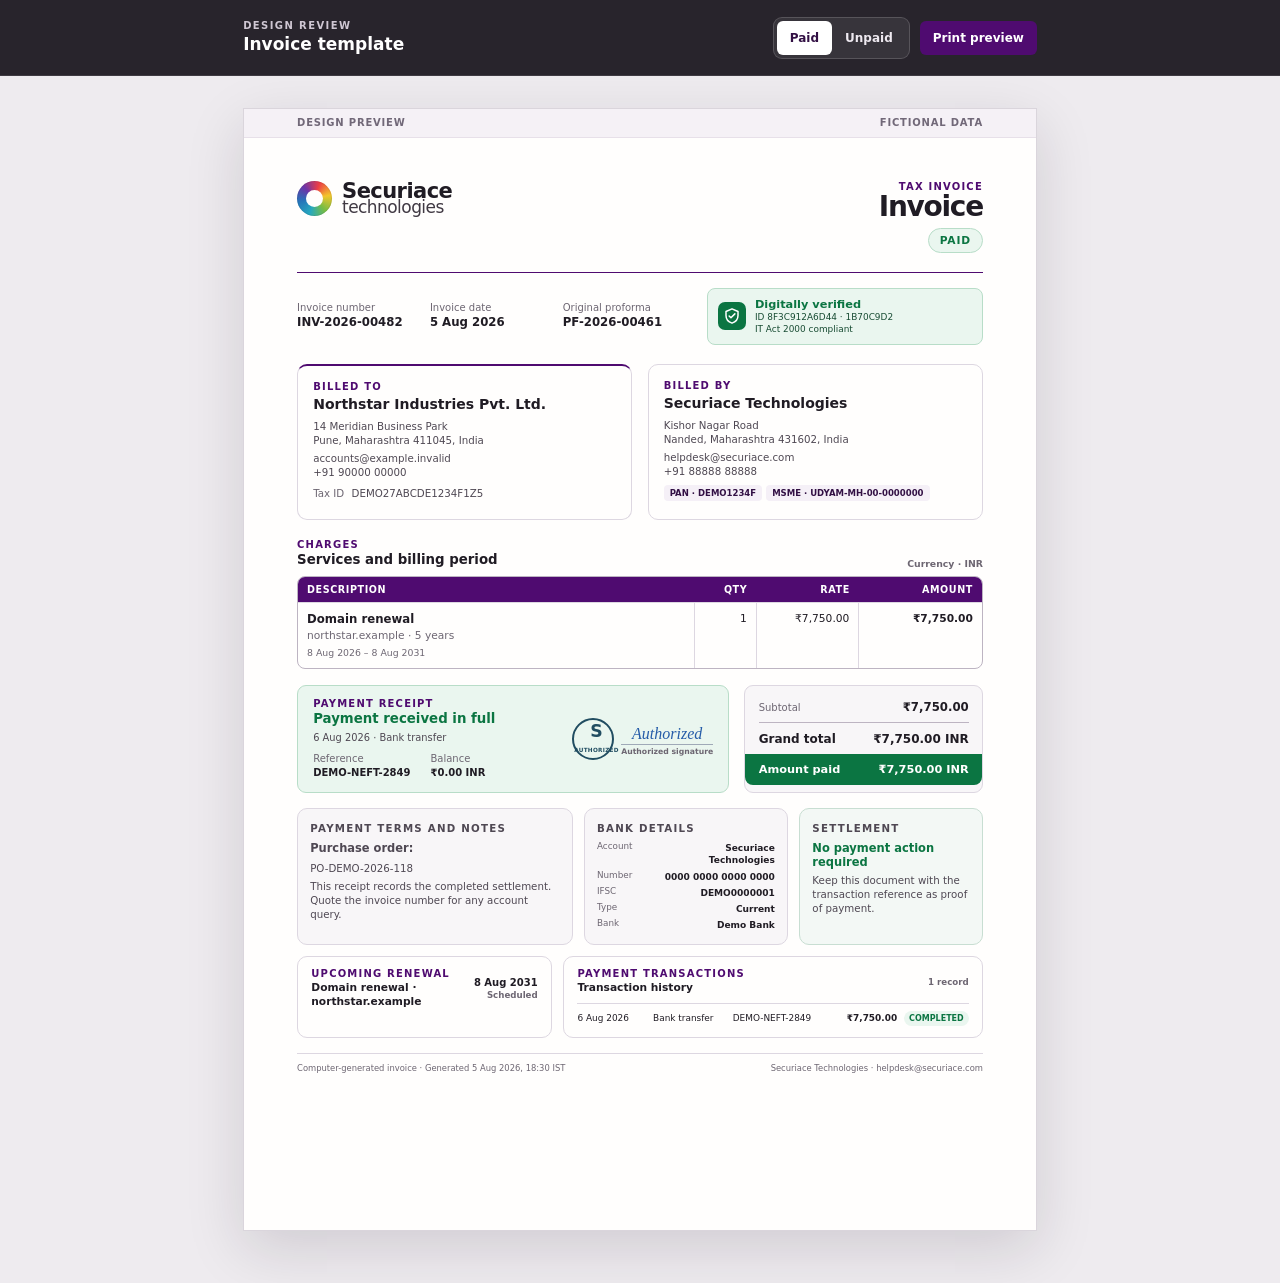
==== preview/index.html @ 8c3df471 "feat: add paid and unpaid invoice redesign preview" ====
<!doctype html>
<html lang="en" data-invoice-state="paid">
<head>
  <meta charset="utf-8">
  <meta name="viewport" content="width=device-width, initial-scale=1">
  <meta name="color-scheme" content="light">
  <title>Securiace invoice redesign preview</title>
  <link rel="stylesheet" href="styles.css">
</head>
<body>
  <header class="preview-toolbar" aria-label="Preview controls">
    <div>
      <p class="toolbar-kicker">Design review</p>
      <h1>Invoice template</h1>
    </div>
    <div class="toolbar-actions">
      <div class="state-switch" role="group" aria-label="Invoice state">
        <button type="button" data-state-button="paid" aria-pressed="true">Paid</button>
        <button type="button" data-state-button="unpaid" aria-pressed="false">Unpaid</button>
      </div>
      <button class="print-button" type="button" data-print>Print preview</button>
    </div>
  </header>

  <main class="preview-canvas">
    <article class="invoice" id="invoice-document" aria-labelledby="document-title">
      <div class="sample-notice">
        <span>Design preview</span>
        <span>Fictional data</span>
      </div>

      <header class="invoice-header">
        <div class="brand-lockup" aria-label="Securiace Technologies">
          <span class="brand-mark" aria-hidden="true"><span></span></span>
          <span class="brand-name"><strong>Securiace</strong><span>technologies</span></span>
        </div>
        <div class="document-heading">
          <p class="eyebrow">Tax invoice</p>
          <h2 id="document-title">Invoice</h2>
          <span class="status-pill" data-bind="status">Paid</span>
        </div>
      </header>

      <section class="document-strip" aria-label="Invoice identity and status">
        <dl class="document-meta">
          <div>
            <dt>Invoice number</dt>
            <dd data-bind="invoiceNumber">INV-2026-00482</dd>
          </div>
          <div>
            <dt>Invoice date</dt>
            <dd data-bind="invoiceDate">5 Aug 2026</dd>
          </div>
          <div data-paid-only>
            <dt>Original proforma</dt>
            <dd data-bind="proformaNumber">PF-2026-00461</dd>
          </div>
          <div data-unpaid-only hidden>
            <dt>Due date</dt>
            <dd data-bind="dueDate">18 Aug 2026</dd>
          </div>
        </dl>

        <div class="verified-panel" data-paid-only>
          <span class="verified-icon" aria-hidden="true">
            <svg viewBox="0 0 24 24" role="img"><path d="M12 2.5 20 6v5.4c0 4.8-3.1 8.6-8 10.1-4.9-1.5-8-5.3-8-10.1V6l8-3.5Z"/><path d="m8.2 12 2.4 2.4 5.2-5.2"/></svg>
          </span>
          <span>
            <strong>Digitally verified</strong>
            <small>ID <span data-bind="verificationId">8F3C912A6D44 · 1B70C9D2</span></small>
            <small>IT Act 2000 compliant</small>
          </span>
        </div>

        <div class="due-panel" data-unpaid-only hidden>
          <span class="due-label">Balance due</span>
          <strong data-bind="balance">₹9,990.00 INR</strong>
          <small>Pay by <span data-bind="dueDate">18 Aug 2026</span></small>
        </div>
      </section>

      <section class="party-grid" aria-label="Billing parties">
        <article class="party-card party-card--customer">
          <p class="section-label">Billed to</p>
          <h3>Northstar Industries Pvt. Ltd.</h3>
          <address>
            14 Meridian Business Park<br>
            Pune, Maharashtra 411045, India
          </address>
          <p>accounts@example.invalid<br>+91 90000 00000</p>
          <p class="detail-line"><span>Tax ID</span> DEMO27ABCDE1234F1Z5</p>
        </article>

        <article class="party-card">
          <p class="section-label">Billed by</p>
          <h3>Securiace Technologies</h3>
          <address>
            Kishor Nagar Road<br>
            Nanded, Maharashtra 431602, India
          </address>
          <p>helpdesk@securiace.com<br>+91 88888 88888</p>
          <div class="compliance-tags" aria-label="Seller registrations">
            <span>PAN · DEMO1234F</span>
            <span>MSME · UDYAM-MH-00-0000000</span>
          </div>
        </article>
      </section>

      <section class="line-items" aria-labelledby="services-title">
        <div class="section-heading">
          <div>
            <p class="section-label">Charges</p>
            <h3 id="services-title">Services and billing period</h3>
          </div>
          <span>Currency · INR</span>
        </div>
        <div class="table-wrap">
          <table>
            <thead>
              <tr>
                <th scope="col">Description</th>
                <th scope="col" class="numeric compact-column">Qty</th>
                <th scope="col" class="numeric">Rate</th>
                <th scope="col" class="numeric">Amount</th>
              </tr>
            </thead>
            <tbody>
              <tr>
                <td>
                  <strong data-bind="itemName">Domain renewal</strong>
                  <span data-bind="itemDetail">northstar.example · 5 years</span>
                  <small data-bind="servicePeriod">8 Aug 2026 – 8 Aug 2031</small>
                </td>
                <td class="numeric compact-column" data-bind="quantity">1</td>
                <td class="numeric" data-bind="rate">₹7,750.00</td>
                <td class="numeric amount" data-bind="lineTotal">₹7,750.00</td>
              </tr>
            </tbody>
          </table>
        </div>
      </section>

      <section class="financial-grid" aria-label="Invoice totals and settlement state">
        <div class="settlement-card" data-paid-only>
          <div class="settlement-copy">
            <p class="section-label">Payment receipt</p>
            <h3>Payment received in full</h3>
            <p><span data-bind="paidDate">6 Aug 2026</span> · <span data-bind="paymentMethod">Bank transfer</span></p>
            <dl class="receipt-meta">
              <div><dt>Reference</dt><dd data-bind="transactionId">DEMO-NEFT-2849</dd></div>
              <div><dt>Balance</dt><dd>₹0.00 INR</dd></div>
            </dl>
          </div>
          <div class="authorization" aria-label="Stamp and authorized signature positions">
            <span class="seal" aria-hidden="true"><strong>S</strong><small>AUTHORIZED</small></span>
            <span class="signature"><em>Authorized</em><small>Authorized signature</small></span>
          </div>
        </div>

        <div class="payment-callout" data-unpaid-only hidden>
          <p class="section-label">Payment required</p>
          <h3><span data-bind="balance">₹9,990.00 INR</span> is due</h3>
          <p>Use the invoice number as the transfer reference. The UPI code below is tied to this invoice and outstanding amount.</p>
        </div>

        <dl class="totals-card">
          <div><dt>Subtotal</dt><dd data-bind="subtotal">₹7,750.00</dd></div>
          <div data-tax-row><dt data-bind="taxLabel">GST · 18%</dt><dd data-bind="tax">₹0.00</dd></div>
          <div data-credit-row><dt>Credit applied</dt><dd data-bind="credit">− ₹0.00</dd></div>
          <div class="grand-total"><dt>Grand total</dt><dd data-bind="total">₹7,750.00 INR</dd></div>
          <div class="state-total"><dt data-bind="stateTotalLabel">Amount paid</dt><dd data-bind="stateTotal">₹7,750.00 INR</dd></div>
        </dl>
      </section>

      <section class="support-grid" aria-label="Payment and invoice notes">
        <article class="support-card terms-card">
          <p class="section-label">Payment terms and notes</p>
          <div data-paid-only>
            <p><strong>Purchase order:</strong> PO-DEMO-2026-118</p>
            <p>This receipt records the completed settlement. Quote the invoice number for any account query.</p>
          </div>
          <ol data-unpaid-only hidden>
            <li>Payment is due by <span data-bind="dueDate">18 Aug 2026</span>.</li>
            <li>Overdue interest may apply at 18% p.a.</li>
            <li>Provide Form 16A when TDS is deducted under Section 194J.</li>
            <li>Disputes are subject to Pune, Maharashtra jurisdiction.</li>
          </ol>
        </article>

        <article class="support-card bank-card">
          <p class="section-label">Bank details</p>
          <dl>
            <div><dt>Account</dt><dd>Securiace Technologies</dd></div>
            <div><dt>Number</dt><dd>0000 0000 0000 0000</dd></div>
            <div><dt>IFSC</dt><dd>DEMO0000001</dd></div>
            <div><dt>Type</dt><dd>Current</dd></div>
            <div><dt>Bank</dt><dd>Demo Bank</dd></div>
          </dl>
        </article>

        <article class="support-card payment-card" data-unpaid-only hidden>
          <div>
            <p class="section-label">UPI payment</p>
            <strong>Scan to pay</strong>
            <small>billing@example</small>
            <small>Ref · <span data-bind="invoiceNumber">INV-2026-00483</span></small>
          </div>
          <svg class="qr-preview" viewBox="0 0 29 29" role="img" aria-label="Preview QR position; WHMCS generates the live scannable UPI code">
            <rect width="29" height="29" fill="#fff"/>
            <path fill="currentColor" fill-rule="evenodd" d="M1 1h7v7H1V1Zm2 2v3h3V3H3Zm18-2h7v7h-7V1Zm2 2v3h3V3h-3ZM1 21h7v7H1v-7Zm2 2v3h3v-3H3Z"/>
            <path fill="currentColor" d="M10 1h2v2h-2zm4 0h1v4h-2V3h1zm3 1h2v2h-2zm-7 4h2v2h-2zm3 0h3v2h-1v2h-2zm4 1h2v3h-2zM9 10h3v2h2v2h-2v2H9v-2h1v-2H9zm6 1h2v2h2v3h-2v-1h-2zm5-1h2v2h2v-2h3v2h-1v2h2v2h-3v-2h-2v2h-3v-2h1v-2h-1zM1 10h2v3H1zm4 0h3v2H6v2H4v-2h1zm-4 6h3v2h2v-2h2v3H5v1H1v-2h1zm9 2h2v2h2v2h-4zm5-1h3v2h2v2h-3v-2h-2zm6 1h2v2h2v-2h3v3h-2v2h-2v-1h-3zm-11 6h2v4h-2zm4-1h2v2h2v3h-2v-1h-2zm5 1h2v4h-2zm4 1h2v3h-3v-2h1zm4-2h1v5h-2v-3h1z"/>
          </svg>
        </article>

        <article class="support-card settled-card" data-paid-only>
          <p class="section-label">Settlement</p>
          <strong>No payment action required</strong>
          <p>Keep this document with the transaction reference as proof of payment.</p>
        </article>
      </section>

      <section class="records-grid" aria-label="Renewal and transaction records">
        <article class="record-card" data-paid-only>
          <div class="record-heading">
            <div>
              <p class="section-label">Upcoming renewal</p>
              <h3 data-bind="renewalService">Domain renewal · northstar.example</h3>
            </div>
            <div class="record-date"><strong data-bind="renewalDate">8 Aug 2031</strong><small data-bind="renewalTiming">Scheduled</small></div>
          </div>
        </article>

        <article class="record-card transaction-card">
          <div class="record-heading">
            <div>
              <p class="section-label">Payment transactions</p>
              <h3>Transaction history</h3>
            </div>
            <span class="record-count" data-bind="transactionCount">1 record</span>
          </div>
          <div class="transaction-table" data-paid-only>
            <span data-bind="paidDate">6 Aug 2026</span>
            <span data-bind="paymentMethod">Bank transfer</span>
            <span data-bind="transactionId">DEMO-NEFT-2849</span>
            <strong data-bind="transactionAmount">₹7,750.00</strong>
            <span class="transaction-status">Completed</span>
          </div>
          <p class="empty-record" data-unpaid-only hidden>No payment transactions recorded yet.</p>
        </article>
      </section>

      <footer class="invoice-footer">
        <p>Computer-generated invoice · Generated <span data-bind="generatedAt">5 Aug 2026, 18:30 IST</span></p>
        <p>Securiace Technologies · helpdesk@securiace.com</p>
      </footer>
    </article>
  </main>

  <script src="app.js"></script>
</body>
</html>
---- preview/styles.css ----
:root {
  --brand: #4f0b70;
  --brand-dark: #321044;
  --brand-soft: #f5f0f7;
  --ink: #201c24;
  --muted: #6d6672;
  --line: #ddd7e1;
  --line-strong: #bdb4c2;
  --paper: #fffefd;
  --canvas: #eeebef;
  --surface: #f8f6f8;
  --paid: #0b7542;
  --paid-soft: #eaf6ef;
  --unpaid: #9a5700;
  --unpaid-soft: #fff5e5;
  --danger: #aa3333;
  --radius: 10px;
  --shadow: 0 18px 55px rgba(31, 20, 35, 0.14);
  color-scheme: light;
  font-family: Aptos, "Avenir Next", "Segoe UI", "DejaVu Sans", Arial, sans-serif;
  font-synthesis: none;
}

* {
  box-sizing: border-box;
}

html {
  background: var(--canvas);
}

body {
  margin: 0;
  color: var(--ink);
  background: var(--canvas);
  -webkit-font-smoothing: antialiased;
}

button,
input,
select,
textarea {
  font: inherit;
}

button {
  cursor: pointer;
}

[hidden] {
  display: none !important;
}

.preview-toolbar {
  position: sticky;
  z-index: 10;
  top: 0;
  display: flex;
  align-items: center;
  justify-content: space-between;
  gap: 24px;
  min-height: 76px;
  padding: 12px max(24px, calc((100vw - 210mm) / 2));
  color: #fff;
  background: rgba(32, 28, 36, 0.96);
  border-bottom: 1px solid rgba(255, 255, 255, 0.1);
  backdrop-filter: blur(14px);
}

.preview-toolbar h1,
.preview-toolbar p {
  margin: 0;
}

.preview-toolbar h1 {
  font-size: 17px;
  line-height: 1.2;
}

.toolbar-kicker {
  margin-bottom: 3px !important;
  color: #cfc7d3;
  font-size: 10px;
  font-weight: 700;
  letter-spacing: 0.14em;
  text-transform: uppercase;
}

.toolbar-actions,
.state-switch {
  display: flex;
  align-items: center;
}

.toolbar-actions {
  gap: 10px;
}

.state-switch {
  padding: 3px;
  border: 1px solid rgba(255, 255, 255, 0.16);
  border-radius: 9px;
  background: rgba(255, 255, 255, 0.07);
}

.state-switch button,
.print-button {
  min-height: 34px;
  padding: 7px 13px;
  color: #eee9f0;
  border: 0;
  border-radius: 6px;
  background: transparent;
  font-size: 12px;
  font-weight: 700;
}

.state-switch button[aria-pressed="true"] {
  color: var(--brand-dark);
  background: #fff;
}

.print-button {
  color: #fff;
  background: var(--brand);
}

.state-switch button:focus-visible,
.print-button:focus-visible {
  outline: 3px solid #d9b7ec;
  outline-offset: 2px;
}

.preview-canvas {
  padding: 32px 20px 52px;
}

.invoice {
  position: relative;
  width: 210mm;
  min-height: 297mm;
  margin: 0 auto;
  padding: 12mm 14mm 10mm;
  overflow: hidden;
  background: var(--paper);
  border: 1px solid #dad5dc;
  box-shadow: var(--shadow);
}

.sample-notice {
  position: absolute;
  inset: 0 0 auto;
  display: flex;
  justify-content: space-between;
  padding: 2.2mm 14mm;
  color: #716878;
  background: #f5f1f6;
  border-bottom: 1px solid #e7e0e9;
  font-size: 7.5pt;
  font-weight: 700;
  letter-spacing: 0.08em;
  text-transform: uppercase;
}

.invoice-header {
  display: flex;
  align-items: flex-start;
  justify-content: space-between;
  gap: 24px;
  margin-top: 7mm;
  padding-bottom: 5mm;
  border-bottom: 1.5px solid var(--brand);
}

.brand-lockup {
  display: inline-flex;
  align-items: center;
  gap: 10px;
}

.brand-mark {
  display: grid;
  width: 35px;
  height: 35px;
  place-items: center;
  border-radius: 50%;
  background: conic-gradient(from 18deg, #ed3d46, #f2c52c, #78bd43, #26a8bf, #2575ba, #6c35a8, #ed3d46);
  box-shadow: inset 0 0 0 1px rgba(0, 0, 0, 0.08);
}

.brand-mark span {
  width: 17px;
  height: 17px;
  border-radius: 50%;
  background: var(--paper);
}

.brand-name {
  display: flex;
  flex-direction: column;
  line-height: 0.86;
  letter-spacing: -0.035em;
}

.brand-name strong {
  font-size: 21px;
}

.brand-name span {
  color: #403943;
  font-size: 17px;
  font-weight: 400;
}

.document-heading {
  min-width: 176px;
  text-align: right;
}

.eyebrow,
.section-label {
  margin: 0;
  color: var(--brand);
  font-size: 7.5pt;
  font-weight: 800;
  letter-spacing: 0.12em;
  text-transform: uppercase;
}

.document-heading h2 {
  margin: 1px 0 7px;
  font-size: 28px;
  line-height: 1;
  letter-spacing: -0.045em;
}

.status-pill {
  display: inline-flex;
  align-items: center;
  min-height: 25px;
  padding: 4px 11px;
  color: var(--paid);
  background: var(--paid-soft);
  border: 1px solid #b8ddc8;
  border-radius: 999px;
  font-size: 8pt;
  font-weight: 800;
  letter-spacing: 0.08em;
  text-transform: uppercase;
}

html[data-invoice-state="unpaid"] .status-pill {
  color: var(--unpaid);
  background: var(--unpaid-soft);
  border-color: #efd4a3;
}

.document-strip {
  display: grid;
  grid-template-columns: minmax(0, 1fr) minmax(190px, 0.72fr);
  gap: 7mm;
  align-items: center;
  padding: 4mm 0;
}

.document-meta {
  display: grid;
  grid-template-columns: repeat(3, minmax(0, 1fr));
  gap: 4mm;
  margin: 0;
}

.document-meta div,
.receipt-meta div,
.totals-card div,
.bank-card dl div {
  min-width: 0;
}

dt {
  color: var(--muted);
  font-size: 7.5pt;
  line-height: 1.3;
}

dd {
  margin: 1px 0 0;
  font-size: 8.8pt;
  font-weight: 700;
  line-height: 1.35;
}

.verified-panel,
.due-panel {
  display: flex;
  align-items: center;
  gap: 9px;
  min-height: 48px;
  padding: 8px 10px;
  border-radius: 8px;
}

.verified-panel {
  color: #174b32;
  background: var(--paid-soft);
  border: 1px solid #b8ddc8;
}

.verified-panel > span:last-child {
  display: grid;
  gap: 1px;
}

.verified-panel strong,
.verified-panel small {
  display: block;
}

.verified-panel strong {
  color: var(--paid);
  font-size: 8.5pt;
}

.verified-panel small {
  font-size: 6.7pt;
  line-height: 1.3;
}

.verified-icon {
  display: grid;
  width: 28px;
  height: 28px;
  flex: 0 0 auto;
  place-items: center;
  color: #fff;
  background: var(--paid);
  border-radius: 7px;
}

.verified-icon svg {
  width: 18px;
  height: 18px;
  fill: none;
  stroke: currentColor;
  stroke-linecap: round;
  stroke-linejoin: round;
  stroke-width: 2;
}

.due-panel {
  display: grid;
  grid-template-columns: 1fr auto;
  gap: 2px 10px;
  color: #573100;
  background: var(--unpaid-soft);
  border: 1px solid #efd4a3;
}

.due-panel strong {
  grid-row: span 2;
  align-self: center;
  color: var(--unpaid);
  font-size: 12pt;
  font-variant-numeric: tabular-nums;
}

.due-panel small,
.due-label {
  font-size: 7.2pt;
}

.due-label {
  font-weight: 800;
  letter-spacing: 0.08em;
  text-transform: uppercase;
}

.party-grid {
  display: grid;
  grid-template-columns: 1fr 1fr;
  gap: 4mm;
  margin-top: 1mm;
}

.party-card,
.support-card,
.record-card {
  min-width: 0;
  border: 1px solid var(--line);
  border-radius: var(--radius);
  background: var(--paper);
}

.party-card {
  min-height: 39mm;
  padding: 4mm;
}

.party-card--customer {
  border-top: 2px solid var(--brand);
}

.party-card h3 {
  margin: 4px 0 5px;
  font-size: 10.5pt;
  line-height: 1.25;
}

.party-card address,
.party-card > p:not(.section-label),
.support-card p,
.support-card li {
  margin: 0 0 4px;
  color: #4f4853;
  font-size: 7.7pt;
  font-style: normal;
  line-height: 1.38;
}

.detail-line {
  margin-top: 7px !important;
  font-variant-numeric: tabular-nums;
}

.detail-line span {
  margin-right: 4px;
  color: var(--muted);
}

.compliance-tags {
  display: flex;
  flex-wrap: wrap;
  gap: 4px;
  margin-top: 7px;
}

.compliance-tags span {
  padding: 3px 6px;
  color: var(--brand-dark);
  background: var(--brand-soft);
  border-radius: 4px;
  font-size: 6.4pt;
  font-weight: 700;
}

.line-items {
  margin-top: 5mm;
}

.section-heading,
.record-heading {
  display: flex;
  align-items: flex-end;
  justify-content: space-between;
  gap: 12px;
}

.section-heading {
  margin-bottom: 2mm;
}

.section-heading h3,
.record-heading h3,
.settlement-card h3,
.payment-callout h3 {
  margin: 2px 0 0;
  font-size: 10pt;
  line-height: 1.25;
}

.section-heading > span {
  color: var(--muted);
  font-size: 7pt;
  font-weight: 700;
}

.table-wrap {
  overflow: hidden;
  border: 1px solid var(--line-strong);
  border-radius: 8px;
}

table {
  width: 100%;
  border-collapse: collapse;
  table-layout: fixed;
}

th {
  padding: 7px 9px;
  color: #fff;
  background: var(--brand);
  font-size: 7.2pt;
  letter-spacing: 0.06em;
  text-align: left;
  text-transform: uppercase;
}

th:first-child {
  width: 58%;
}

th:nth-child(2) {
  width: 9%;
}

th:nth-child(3) {
  width: 15%;
}

th:nth-child(4) {
  width: 18%;
}

td {
  padding: 9px;
  border-top: 1px solid var(--line);
  font-size: 8pt;
  vertical-align: top;
}

td + td {
  border-left: 1px solid var(--line);
}

td strong,
td span,
td small {
  display: block;
}

td strong {
  margin-bottom: 3px;
  font-size: 8.8pt;
}

td span,
td small {
  color: var(--muted);
  line-height: 1.4;
}

td small {
  margin-top: 2px;
  font-size: 7pt;
}

.numeric {
  text-align: right;
  font-variant-numeric: tabular-nums;
  white-space: nowrap;
}

td.amount {
  color: var(--ink);
  font-weight: 800;
}

.financial-grid {
  display: grid;
  grid-template-columns: minmax(0, 1.45fr) minmax(225px, 0.8fr);
  gap: 4mm;
  margin-top: 4mm;
}

.settlement-card,
.payment-callout,
.totals-card {
  min-width: 0;
  border-radius: 9px;
}

.settlement-card {
  display: grid;
  grid-template-columns: 1fr auto;
  gap: 12px;
  padding: 3.2mm 4mm;
  background: var(--paid-soft);
  border: 1px solid #b8ddc8;
}

.settlement-card h3 {
  color: var(--paid);
}

.settlement-copy > p:not(.section-label),
.payment-callout > p:not(.section-label) {
  margin: 4px 0 0;
  color: #4f4853;
  font-size: 7.4pt;
  line-height: 1.4;
}

.receipt-meta {
  display: flex;
  gap: 20px;
  margin: 7px 0 0;
}

.receipt-meta dd {
  font-size: 7.5pt;
}

.authorization {
  display: flex;
  align-items: center;
  gap: 7px;
}

.seal {
  display: grid;
  width: 42px;
  height: 42px;
  place-items: center;
  color: #214d61;
  border: 2px double #214d61;
  border-radius: 50%;
  line-height: 1;
}

.seal strong {
  font-size: 13pt;
}

.seal small {
  font-size: 4.3pt;
  font-weight: 800;
  letter-spacing: 0.05em;
}

.signature {
  display: flex;
  min-width: 75px;
  flex-direction: column;
  text-align: center;
}

.signature em {
  padding: 3px 3px 1px;
  color: #255ca8;
  border-bottom: 1px solid #9fa9b7;
  font-family: "Snell Roundhand", "Segoe Script", cursive;
  font-size: 12pt;
}

.signature small {
  margin-top: 2px;
  color: var(--muted);
  font-size: 5.8pt;
  font-weight: 700;
}

.payment-callout {
  padding: 4mm;
  color: #573100;
  background: var(--unpaid-soft);
  border: 1px solid #efd4a3;
}

.payment-callout h3 {
  color: var(--unpaid);
  font-size: 12pt;
}

.totals-card {
  align-self: stretch;
  margin: 0;
  padding: 2.5mm 3.5mm;
  background: var(--surface);
  border: 1px solid var(--line);
}

.totals-card div {
  display: flex;
  align-items: baseline;
  justify-content: space-between;
  gap: 12px;
  padding: 4px 0;
}

.totals-card dd {
  text-align: right;
  font-variant-numeric: tabular-nums;
  white-space: nowrap;
}

.totals-card .grand-total {
  margin-top: 2px;
  padding-top: 7px;
  border-top: 1px solid var(--line-strong);
}

.grand-total dt,
.grand-total dd {
  color: var(--ink);
  font-size: 9pt;
  font-weight: 800;
}

.totals-card .state-total {
  margin: 3px -3.5mm -2.5mm;
  padding: 7px 3.5mm;
  color: #fff;
  background: var(--paid);
  border-radius: 0 0 8px 8px;
}

html[data-invoice-state="unpaid"] .totals-card .state-total {
  background: var(--unpaid);
}

.state-total dt,
.state-total dd {
  color: inherit;
  font-size: 8.5pt;
  font-weight: 800;
}

.support-grid {
  display: grid;
  grid-template-columns: 1.35fr 1fr 0.9fr;
  gap: 3mm;
  margin-top: 4mm;
}

.support-card {
  min-height: 32mm;
  padding: 3.2mm;
  background: var(--surface);
}

.support-card .section-label {
  margin-bottom: 6px;
}

.support-card strong {
  display: block;
  margin-bottom: 4px;
  font-size: 8.6pt;
}

.terms-card ol {
  margin: 0;
  padding-left: 15px;
}

.terms-card li {
  margin-bottom: 2px;
}

.bank-card dl {
  display: grid;
  gap: 3px;
  margin: 0;
}

.bank-card dl div {
  display: grid;
  grid-template-columns: 0.65fr 1.35fr;
  gap: 5px;
}

.bank-card dd {
  overflow-wrap: anywhere;
  font-size: 6.8pt;
  font-weight: 700;
  text-align: right;
}

.bank-card dt {
  font-size: 6.6pt;
}

.payment-card {
  display: grid;
  grid-template-columns: 1fr 62px;
  gap: 7px;
  align-items: center;
  color: var(--brand-dark);
  background: var(--brand-soft);
  border-color: #d9c8e0;
}

.payment-card small {
  display: block;
  margin-top: 2px;
  color: var(--muted);
  font-size: 6.3pt;
  overflow-wrap: anywhere;
}

.qr-preview {
  width: 62px;
  height: 62px;
  padding: 3px;
  color: #151218;
  background: #fff;
  border: 1px solid #c8becd;
}

.settled-card {
  background: #f3f8f5;
  border-color: #c8ded2;
}

.settled-card strong {
  color: var(--paid);
}

.records-grid {
  display: grid;
  grid-template-columns: 0.85fr 1.4fr;
  gap: 3mm;
  margin-top: 3mm;
}

html[data-invoice-state="unpaid"] .records-grid {
  grid-template-columns: 1fr;
}

.record-card {
  padding: 3mm 3.5mm;
}

.record-heading {
  align-items: center;
}

.record-heading h3 {
  font-size: 8pt;
}

.record-date {
  display: flex;
  flex: 0 0 auto;
  flex-direction: column;
  text-align: right;
}

.record-date strong {
  font-size: 7.5pt;
}

.record-date small,
.record-count {
  margin-top: 2px;
  color: var(--muted);
  font-size: 6.5pt;
  font-weight: 700;
}

.transaction-table {
  display: grid;
  grid-template-columns: 0.85fr 0.9fr 1.1fr 0.85fr auto;
  gap: 7px;
  align-items: center;
  margin-top: 8px;
  padding-top: 7px;
  border-top: 1px solid var(--line);
  font-size: 6.7pt;
  font-variant-numeric: tabular-nums;
}

.transaction-table strong {
  text-align: right;
}

.transaction-status {
  padding: 3px 5px;
  color: var(--paid);
  background: var(--paid-soft);
  border-radius: 999px;
  font-size: 6pt;
  font-weight: 800;
  text-align: center;
  text-transform: uppercase;
}

.empty-record {
  margin: 7px 0 0;
  padding-top: 7px;
  color: var(--muted);
  border-top: 1px solid var(--line);
  font-size: 7pt;
}

.invoice-footer {
  display: flex;
  justify-content: space-between;
  gap: 16px;
  margin-top: 4mm;
  padding-top: 2.5mm;
  color: var(--muted);
  border-top: 1px solid var(--line);
  font-size: 6.3pt;
}

.invoice-footer p {
  margin: 0;
}

@media screen and (max-width: 860px) {
  .preview-toolbar {
    position: static;
    align-items: flex-start;
    padding: 14px 16px;
  }

  .toolbar-actions {
    align-items: stretch;
    flex-direction: column;
  }

  .preview-canvas {
    padding: 16px 0 32px;
  }

  .invoice {
    width: min(100%, 210mm);
    max-width: 100vw;
    min-height: 0;
    padding: 52px 20px 24px;
    border-inline: 0;
  }

  .sample-notice {
    padding-inline: 20px;
  }

  .document-strip,
  .party-grid,
  .financial-grid,
  .support-grid,
  .records-grid {
    grid-template-columns: 1fr;
  }

  .document-meta {
    grid-template-columns: repeat(2, minmax(0, 1fr));
  }

  .party-card {
    min-height: 0;
  }

  .financial-grid .totals-card {
    grid-row: 1;
  }

  .transaction-table {
    grid-template-columns: 1fr 1fr;
  }

  .transaction-status {
    justify-self: start;
  }
}

@media screen and (max-width: 560px) {
  .preview-toolbar,
  .invoice-header,
  .section-heading,
  .record-heading,
  .invoice-footer {
    align-items: flex-start;
    flex-direction: column;
  }

  .preview-toolbar {
    display: flex;
  }

  .toolbar-actions {
    width: 100%;
  }

  .state-switch,
  .print-button {
    width: 100%;
  }

  .state-switch button {
    width: auto;
    min-width: 0;
    flex: 1 1 0;
  }

  .document-heading {
    min-width: 0;
    text-align: left;
  }

  .document-meta {
    grid-template-columns: 1fr;
  }

  .due-panel {
    grid-template-columns: 1fr;
  }

  .due-panel strong {
    grid-row: auto;
    justify-self: start;
  }

  .table-wrap {
    overflow-x: hidden;
  }

  table {
    min-width: 0;
  }

  th,
  td {
    padding-inline: 5px;
  }

  th:first-child {
    width: 50%;
  }

  th:nth-child(2) {
    width: 10%;
  }

  th:nth-child(3) {
    width: 18%;
  }

  th:nth-child(4) {
    width: 22%;
  }

  th,
  td {
    font-size: 6.6pt;
  }

  td strong {
    font-size: 7.5pt;
  }

  .settlement-card {
    grid-template-columns: 1fr;
  }
}

@media print {
  @page {
    size: A4;
    margin: 0;
  }

  html,
  body {
    width: 210mm;
    min-height: 297mm;
    background: #fff;
  }

  .preview-toolbar {
    display: none !important;
  }

  .preview-canvas {
    padding: 0;
  }

  .invoice {
    width: 210mm;
    min-height: 297mm;
    margin: 0;
    border: 0;
    box-shadow: none;
  }

  .party-card,
  .line-items,
  .financial-grid,
  .support-card,
  .record-card {
    break-inside: avoid;
  }

  .status-pill,
  .verified-panel,
  .due-panel,
  .settlement-card,
  .payment-callout,
  .totals-card,
  .support-card,
  .transaction-status {
    print-color-adjust: exact;
    -webkit-print-color-adjust: exact;
  }
}

@media (prefers-reduced-motion: reduce) {
  *,
  *::before,
  *::after {
    scroll-behavior: auto !important;
  }
}
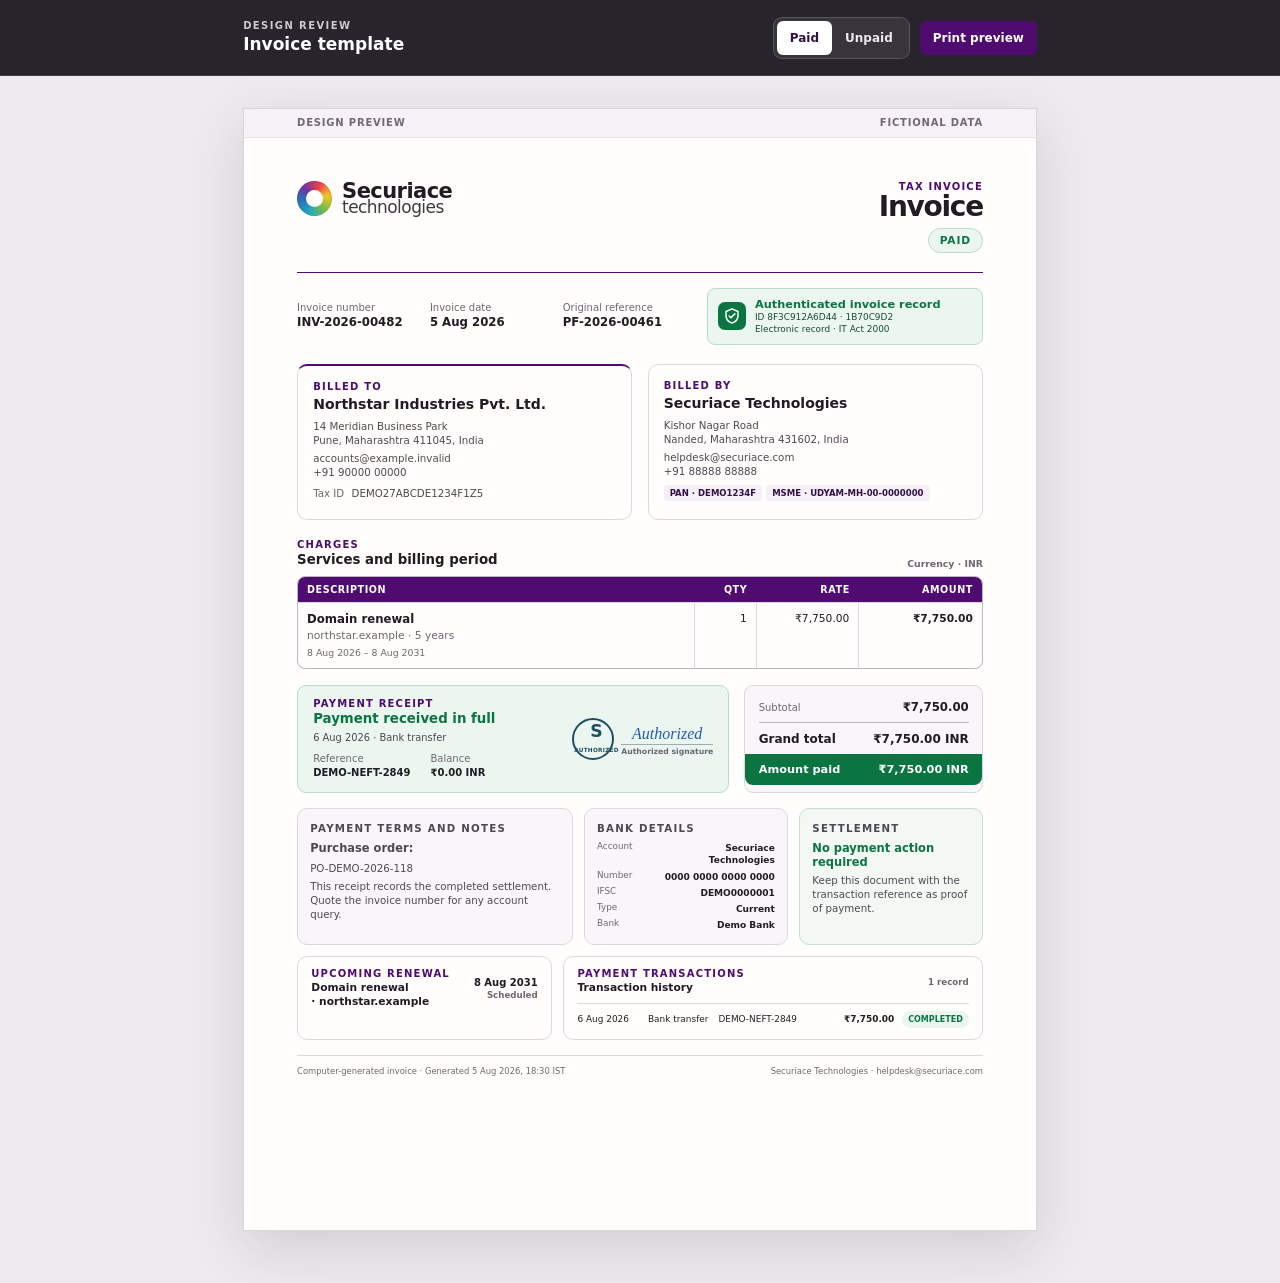
==== commit 0fcd616f: "docs: align invoice preview and deployment guide" ====
--- a/preview/index.html
+++ b/preview/index.html
@@ -4,10 +4,12 @@
   <meta charset="utf-8">
   <meta name="viewport" content="width=device-width, initial-scale=1">
   <meta name="color-scheme" content="light">
+  <meta name="theme-color" content="#201c24">
   <title>Securiace invoice redesign preview</title>
   <link rel="stylesheet" href="styles.css">
 </head>
 <body>
+  <a class="skip-link" href="#invoice-document">Skip to invoice</a>
   <header class="preview-toolbar" aria-label="Preview controls">
     <div>
       <p class="toolbar-kicker">Design review</p>
@@ -23,7 +25,7 @@
   </header>
 
   <main class="preview-canvas">
-    <article class="invoice" id="invoice-document" aria-labelledby="document-title">
+    <article class="invoice" id="invoice-document" tabindex="-1" aria-labelledby="document-title">
       <div class="sample-notice">
         <span>Design preview</span>
         <span>Fictional data</span>
@@ -52,7 +54,7 @@
             <dd data-bind="invoiceDate">5 Aug 2026</dd>
           </div>
           <div data-paid-only>
-            <dt>Original proforma</dt>
+            <dt>Original reference</dt>
             <dd data-bind="proformaNumber">PF-2026-00461</dd>
           </div>
           <div data-unpaid-only hidden>
@@ -66,9 +68,9 @@
             <svg viewBox="0 0 24 24" role="img"><path d="M12 2.5 20 6v5.4c0 4.8-3.1 8.6-8 10.1-4.9-1.5-8-5.3-8-10.1V6l8-3.5Z"/><path d="m8.2 12 2.4 2.4 5.2-5.2"/></svg>
           </span>
           <span>
-            <strong>Digitally verified</strong>
+            <strong>Authenticated invoice record</strong>
             <small>ID <span data-bind="verificationId">8F3C912A6D44 · 1B70C9D2</span></small>
-            <small>IT Act 2000 compliant</small>
+            <small>Electronic record · IT Act 2000</small>
           </span>
         </div>
 
@@ -205,7 +207,7 @@
             <small>billing@example</small>
             <small>Ref · <span data-bind="invoiceNumber">INV-2026-00483</span></small>
           </div>
-          <svg class="qr-preview" viewBox="0 0 29 29" role="img" aria-label="Preview QR position; WHMCS generates the live scannable UPI code">
+          <svg class="qr-preview" width="62" height="62" viewBox="0 0 29 29" role="img" aria-label="Preview QR position; WHMCS generates the live scannable UPI code">
             <rect width="29" height="29" fill="#fff"/>
             <path fill="currentColor" fill-rule="evenodd" d="M1 1h7v7H1V1Zm2 2v3h3V3H3Zm18-2h7v7h-7V1Zm2 2v3h3V3h-3ZM1 21h7v7H1v-7Zm2 2v3h3v-3H3Z"/>
             <path fill="currentColor" d="M10 1h2v2h-2zm4 0h1v4h-2V3h1zm3 1h2v2h-2zm-7 4h2v2h-2zm3 0h3v2h-1v2h-2zm4 1h2v3h-2zM9 10h3v2h2v2h-2v2H9v-2h1v-2H9zm6 1h2v2h2v3h-2v-1h-2zm5-1h2v2h2v-2h3v2h-1v2h2v2h-3v-2h-2v2h-3v-2h1v-2h-1zM1 10h2v3H1zm4 0h3v2H6v2H4v-2h1zm-4 6h3v2h2v-2h2v3H5v1H1v-2h1zm9 2h2v2h2v2h-4zm5-1h3v2h2v2h-3v-2h-2zm6 1h2v2h2v-2h3v3h-2v2h-2v-1h-3zm-11 6h2v4h-2zm4-1h2v2h2v3h-2v-1h-2zm5 1h2v4h-2zm4 1h2v3h-3v-2h1zm4-2h1v5h-2v-3h1z"/>
@@ -238,13 +240,28 @@
             </div>
             <span class="record-count" data-bind="transactionCount">1 record</span>
           </div>
-          <div class="transaction-table" data-paid-only>
-            <span data-bind="paidDate">6 Aug 2026</span>
-            <span data-bind="paymentMethod">Bank transfer</span>
-            <span data-bind="transactionId">DEMO-NEFT-2849</span>
-            <strong data-bind="transactionAmount">₹7,750.00</strong>
-            <span class="transaction-status">Completed</span>
-          </div>
+          <table class="transaction-table" data-paid-only>
+            <caption class="visually-hidden">Recorded payment transaction</caption>
+            <colgroup>
+              <col class="transaction-date-column">
+              <col class="transaction-method-column">
+              <col class="transaction-reference-column">
+              <col class="transaction-amount-column">
+              <col class="transaction-status-column">
+            </colgroup>
+            <thead class="visually-hidden">
+              <tr><th scope="col">Date</th><th scope="col">Method</th><th scope="col">Reference</th><th scope="col">Amount</th><th scope="col">Status</th></tr>
+            </thead>
+            <tbody>
+              <tr>
+                <td data-bind="paidDate">6 Aug 2026</td>
+                <td data-bind="paymentMethod">Bank transfer</td>
+                <td data-bind="transactionId">DEMO-NEFT-2849</td>
+                <td data-bind="transactionAmount">₹7,750.00</td>
+                <td><span class="transaction-status">Completed</span></td>
+              </tr>
+            </tbody>
+          </table>
           <p class="empty-record" data-unpaid-only hidden>No payment transactions recorded yet.</p>
         </article>
       </section>
--- a/preview/styles.css
+++ b/preview/styles.css
@@ -45,10 +45,41 @@
 
 button {
   cursor: pointer;
+  touch-action: manipulation;
+  -webkit-tap-highlight-color: rgba(217, 183, 236, 0.3);
 }
 
 [hidden] {
   display: none !important;
+}
+
+.skip-link {
+  position: fixed;
+  z-index: 20;
+  top: 8px;
+  left: 8px;
+  padding: 8px 12px;
+  color: #fff;
+  background: var(--brand);
+  border-radius: 6px;
+  transform: translateY(-150%);
+}
+
+.skip-link:focus-visible {
+  outline: 3px solid #d9b7ec;
+  outline-offset: 2px;
+  transform: translateY(0);
+}
+
+.visually-hidden {
+  position: absolute !important;
+  width: 1px !important;
+  height: 1px !important;
+  padding: 0 !important;
+  overflow: hidden !important;
+  clip: rect(0, 0, 0, 0) !important;
+  white-space: nowrap !important;
+  border: 0 !important;
 }
 
 .preview-toolbar {
@@ -120,6 +151,20 @@
   background: #fff;
 }
 
+.state-switch button:hover {
+  color: #fff;
+  background: rgba(255, 255, 255, 0.12);
+}
+
+.state-switch button[aria-pressed="true"]:hover {
+  color: var(--brand-dark);
+  background: #fff;
+}
+
+.print-button:hover {
+  background: #671291;
+}
+
 .print-button {
   color: #fff;
   background: var(--brand);
@@ -145,6 +190,7 @@
   background: var(--paper);
   border: 1px solid #dad5dc;
   box-shadow: var(--shadow);
+  scroll-margin-top: 84px;
 }
 
 .sample-notice {
@@ -232,6 +278,16 @@
   font-size: 28px;
   line-height: 1;
   letter-spacing: -0.045em;
+}
+
+.preview-toolbar h1,
+.document-heading h2,
+.party-card h3,
+.section-heading h3,
+.record-heading h3,
+.settlement-card h3,
+.payment-callout h3 {
+  text-wrap: balance;
 }
 
 .status-pill {
@@ -415,6 +471,7 @@
   font-size: 7.7pt;
   font-style: normal;
   line-height: 1.38;
+  overflow-wrap: anywhere;
 }
 
 .detail-line {
@@ -850,19 +907,54 @@
 }
 
 .transaction-table {
-  display: grid;
-  grid-template-columns: 0.85fr 0.9fr 1.1fr 0.85fr auto;
-  gap: 7px;
-  align-items: center;
   margin-top: 8px;
-  padding-top: 7px;
   border-top: 1px solid var(--line);
   font-size: 6.7pt;
   font-variant-numeric: tabular-nums;
-}
-
-.transaction-table strong {
+  table-layout: fixed;
+}
+
+.transaction-table td {
+  padding: 7px 4px 0;
+  overflow-wrap: anywhere;
+  border: 0;
+  font-size: inherit;
+  vertical-align: middle;
+}
+
+.transaction-table td:first-child {
+  padding-left: 0;
+}
+
+.transaction-table td:nth-child(4) {
+  font-weight: 800;
   text-align: right;
+  white-space: nowrap;
+}
+
+.transaction-table td:last-child {
+  padding-right: 0;
+  text-align: right;
+}
+
+.transaction-date-column {
+  width: 17%;
+}
+
+.transaction-method-column {
+  width: 18%;
+}
+
+.transaction-reference-column {
+  width: 25%;
+}
+
+.transaction-amount-column {
+  width: 22%;
+}
+
+.transaction-status-column {
+  width: 18%;
 }
 
 .transaction-status {
@@ -948,11 +1040,11 @@
   }
 
   .transaction-table {
-    grid-template-columns: 1fr 1fr;
-  }
-
-  .transaction-status {
-    justify-self: start;
+    min-width: 560px;
+  }
+
+  .transaction-card {
+    overflow-x: auto;
   }
 }
 
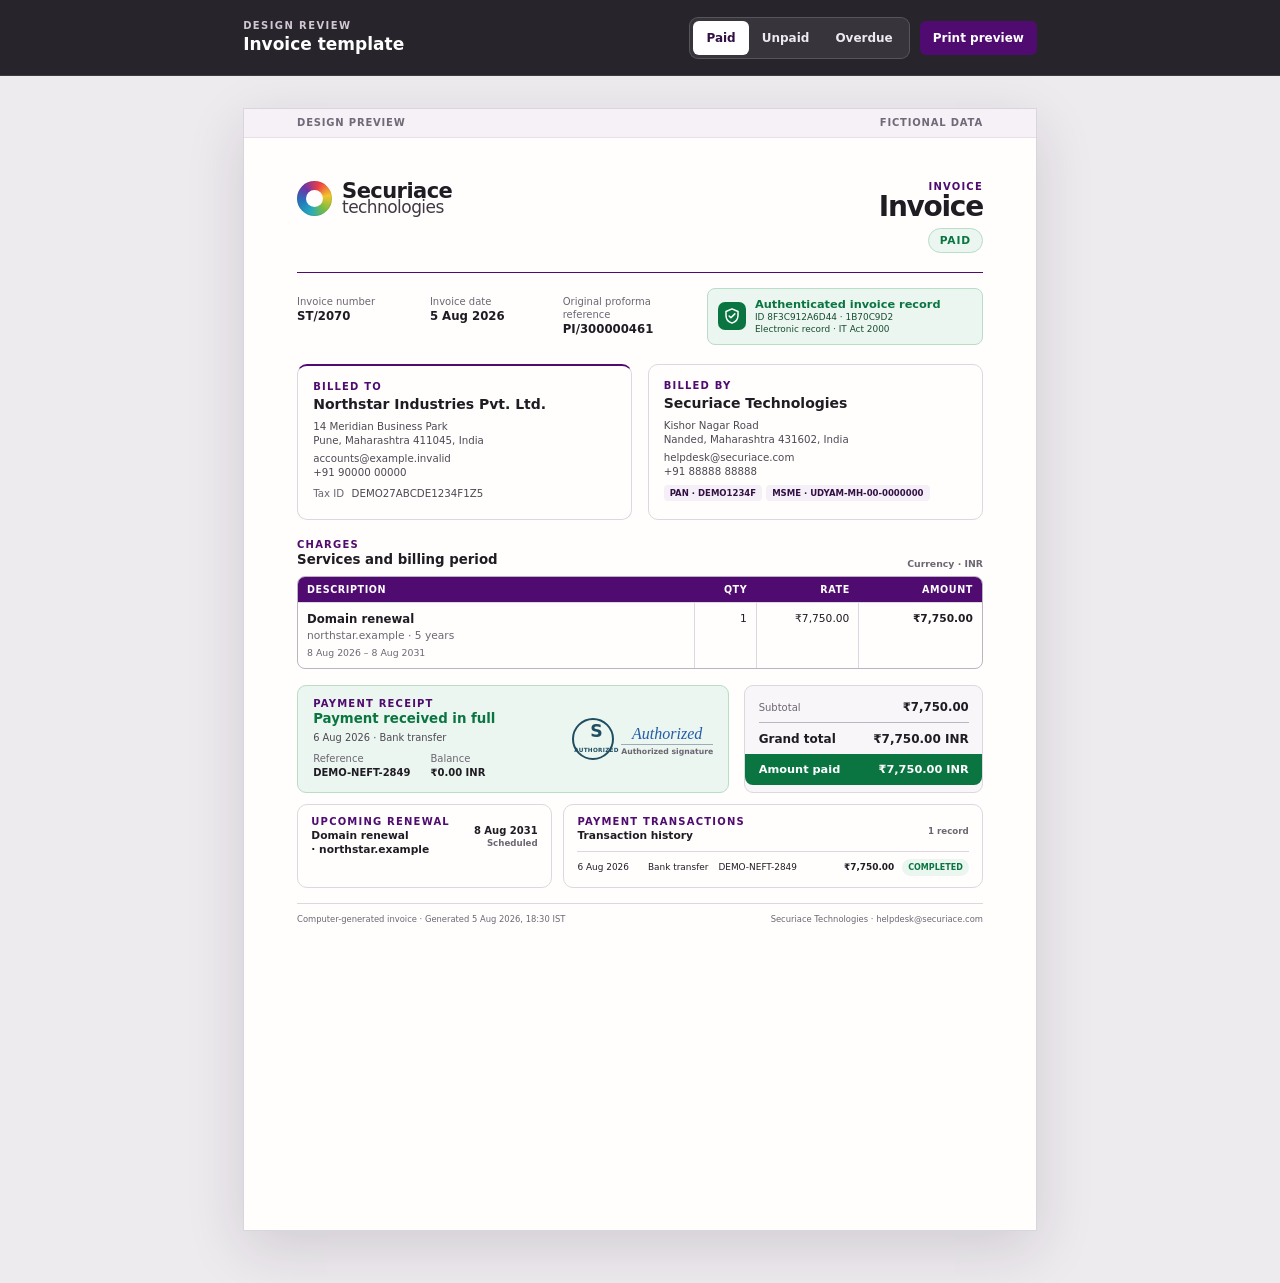
==== commit 148ff472: "feat(preview): model paid proforma and overdue states" ====
--- a/preview/index.html
+++ b/preview/index.html
@@ -19,6 +19,7 @@
       <div class="state-switch" role="group" aria-label="Invoice state">
         <button type="button" data-state-button="paid" aria-pressed="true">Paid</button>
         <button type="button" data-state-button="unpaid" aria-pressed="false">Unpaid</button>
+        <button type="button" data-state-button="overdue" aria-pressed="false">Overdue</button>
       </div>
       <button class="print-button" type="button" data-print>Print preview</button>
     </div>
@@ -37,8 +38,8 @@
           <span class="brand-name"><strong>Securiace</strong><span>technologies</span></span>
         </div>
         <div class="document-heading">
-          <p class="eyebrow">Tax invoice</p>
-          <h2 id="document-title">Invoice</h2>
+          <p class="eyebrow" data-bind="documentKicker">Invoice</p>
+          <h2 id="document-title" data-bind="documentTitle">Invoice</h2>
           <span class="status-pill" data-bind="status">Paid</span>
         </div>
       </header>
@@ -46,18 +47,18 @@
       <section class="document-strip" aria-label="Invoice identity and status">
         <dl class="document-meta">
           <div>
-            <dt>Invoice number</dt>
-            <dd data-bind="invoiceNumber">INV-2026-00482</dd>
+            <dt data-bind="documentNumberLabel">Invoice number</dt>
+            <dd data-bind="invoiceNumber">ST/2070</dd>
           </div>
           <div>
             <dt>Invoice date</dt>
             <dd data-bind="invoiceDate">5 Aug 2026</dd>
           </div>
           <div data-paid-only>
-            <dt>Original reference</dt>
-            <dd data-bind="proformaNumber">PF-2026-00461</dd>
-          </div>
-          <div data-unpaid-only hidden>
+            <dt>Original proforma reference</dt>
+            <dd data-bind="proformaNumber">PI/300000461</dd>
+          </div>
+          <div data-outstanding-only hidden>
             <dt>Due date</dt>
             <dd data-bind="dueDate">18 Aug 2026</dd>
           </div>
@@ -74,10 +75,10 @@
           </span>
         </div>
 
-        <div class="due-panel" data-unpaid-only hidden>
-          <span class="due-label">Balance due</span>
+        <div class="due-panel" data-outstanding-only hidden>
+          <span class="due-label" data-bind="duePanelLabel">Balance due</span>
           <strong data-bind="balance">₹9,990.00 INR</strong>
-          <small>Pay by <span data-bind="dueDate">18 Aug 2026</span></small>
+          <small data-bind="dueMessage">Pay by 18 Aug 2026</small>
         </div>
       </section>
 
@@ -159,30 +160,26 @@
           </div>
         </div>
 
-        <div class="payment-callout" data-unpaid-only hidden>
-          <p class="section-label">Payment required</p>
-          <h3><span data-bind="balance">₹9,990.00 INR</span> is due</h3>
-          <p>Use the invoice number as the transfer reference. The UPI code below is tied to this invoice and outstanding amount.</p>
+        <div class="payment-callout" data-outstanding-only hidden>
+          <p class="section-label" data-bind="paymentCalloutLabel">Payment required</p>
+          <h3 data-bind="paymentHeading">₹9,990.00 INR is due</h3>
+          <p data-bind="paymentCopy">Use the proforma reference for payment.</p>
         </div>
 
         <dl class="totals-card">
           <div><dt>Subtotal</dt><dd data-bind="subtotal">₹7,750.00</dd></div>
-          <div data-tax-row><dt data-bind="taxLabel">GST · 18%</dt><dd data-bind="tax">₹0.00</dd></div>
+          <div data-tax-row hidden><dt data-bind="taxLabel">Tax</dt><dd data-bind="tax">₹0.00</dd></div>
           <div data-credit-row><dt>Credit applied</dt><dd data-bind="credit">− ₹0.00</dd></div>
           <div class="grand-total"><dt>Grand total</dt><dd data-bind="total">₹7,750.00 INR</dd></div>
           <div class="state-total"><dt data-bind="stateTotalLabel">Amount paid</dt><dd data-bind="stateTotal">₹7,750.00 INR</dd></div>
         </dl>
       </section>
 
-      <section class="support-grid" aria-label="Payment and invoice notes">
+      <section class="support-grid" aria-label="Payment and invoice notes" data-outstanding-only hidden>
         <article class="support-card terms-card">
           <p class="section-label">Payment terms and notes</p>
-          <div data-paid-only>
-            <p><strong>Purchase order:</strong> PO-DEMO-2026-118</p>
-            <p>This receipt records the completed settlement. Quote the invoice number for any account query.</p>
-          </div>
-          <ol data-unpaid-only hidden>
-            <li>Payment is due by <span data-bind="dueDate">18 Aug 2026</span>.</li>
+          <ol>
+            <li data-bind="termsDueText">Payment is due by 18 Aug 2026.</li>
             <li>Overdue interest may apply at 18% p.a.</li>
             <li>Provide Form 16A when TDS is deducted under Section 194J.</li>
             <li>Disputes are subject to Pune, Maharashtra jurisdiction.</li>
@@ -200,12 +197,12 @@
           </dl>
         </article>
 
-        <article class="support-card payment-card" data-unpaid-only hidden>
+        <article class="support-card payment-card">
           <div>
             <p class="section-label">UPI payment</p>
             <strong>Scan to pay</strong>
             <small>billing@example</small>
-            <small>Ref · <span data-bind="invoiceNumber">INV-2026-00483</span></small>
+            <small>Ref · <span data-bind="invoiceNumber">PI/300000483</span></small>
           </div>
           <svg class="qr-preview" width="62" height="62" viewBox="0 0 29 29" role="img" aria-label="Preview QR position; WHMCS generates the live scannable UPI code">
             <rect width="29" height="29" fill="#fff"/>
@@ -214,11 +211,6 @@
           </svg>
         </article>
 
-        <article class="support-card settled-card" data-paid-only>
-          <p class="section-label">Settlement</p>
-          <strong>No payment action required</strong>
-          <p>Keep this document with the transaction reference as proof of payment.</p>
-        </article>
       </section>
 
       <section class="records-grid" aria-label="Renewal and transaction records">
@@ -262,7 +254,7 @@
               </tr>
             </tbody>
           </table>
-          <p class="empty-record" data-unpaid-only hidden>No payment transactions recorded yet.</p>
+          <p class="empty-record" data-outstanding-only hidden>No payment transactions recorded yet.</p>
         </article>
       </section>
 
--- a/preview/styles.css
+++ b/preview/styles.css
@@ -13,6 +13,8 @@
   --paid-soft: #eaf6ef;
   --unpaid: #9a5700;
   --unpaid-soft: #fff5e5;
+  --overdue: #a6382f;
+  --overdue-soft: #fcedec;
   --danger: #aa3333;
   --radius: 10px;
   --shadow: 0 18px 55px rgba(31, 20, 35, 0.14);
@@ -311,6 +313,12 @@
   border-color: #efd4a3;
 }
 
+html[data-invoice-state="overdue"] .status-pill {
+  color: var(--overdue);
+  background: var(--overdue-soft);
+  border-color: #e8b9b5;
+}
+
 .document-strip {
   display: grid;
   grid-template-columns: minmax(0, 1fr) minmax(190px, 0.72fr);
@@ -418,6 +426,16 @@
   color: var(--unpaid);
   font-size: 12pt;
   font-variant-numeric: tabular-nums;
+}
+
+html[data-invoice-state="overdue"] .due-panel {
+  color: #64251f;
+  background: var(--overdue-soft);
+  border-color: #e8b9b5;
+}
+
+html[data-invoice-state="overdue"] .due-panel strong {
+  color: var(--overdue);
 }
 
 .due-panel small,
@@ -525,6 +543,16 @@
   line-height: 1.25;
 }
 
+html[data-invoice-state="overdue"] .payment-callout {
+  color: #64251f;
+  background: var(--overdue-soft);
+  border-color: #e8b9b5;
+}
+
+html[data-invoice-state="overdue"] .payment-callout h3 {
+  color: var(--overdue);
+}
+
 .section-heading > span {
   color: var(--muted);
   font-size: 7pt;
@@ -766,6 +794,10 @@
   background: var(--unpaid);
 }
 
+html[data-invoice-state="overdue"] .totals-card .state-total {
+  background: var(--overdue);
+}
+
 .state-total dt,
 .state-total dd {
   color: inherit;
@@ -871,7 +903,8 @@
   margin-top: 3mm;
 }
 
-html[data-invoice-state="unpaid"] .records-grid {
+html[data-invoice-state="unpaid"] .records-grid,
+html[data-invoice-state="overdue"] .records-grid {
   grid-template-columns: 1fr;
 }
 
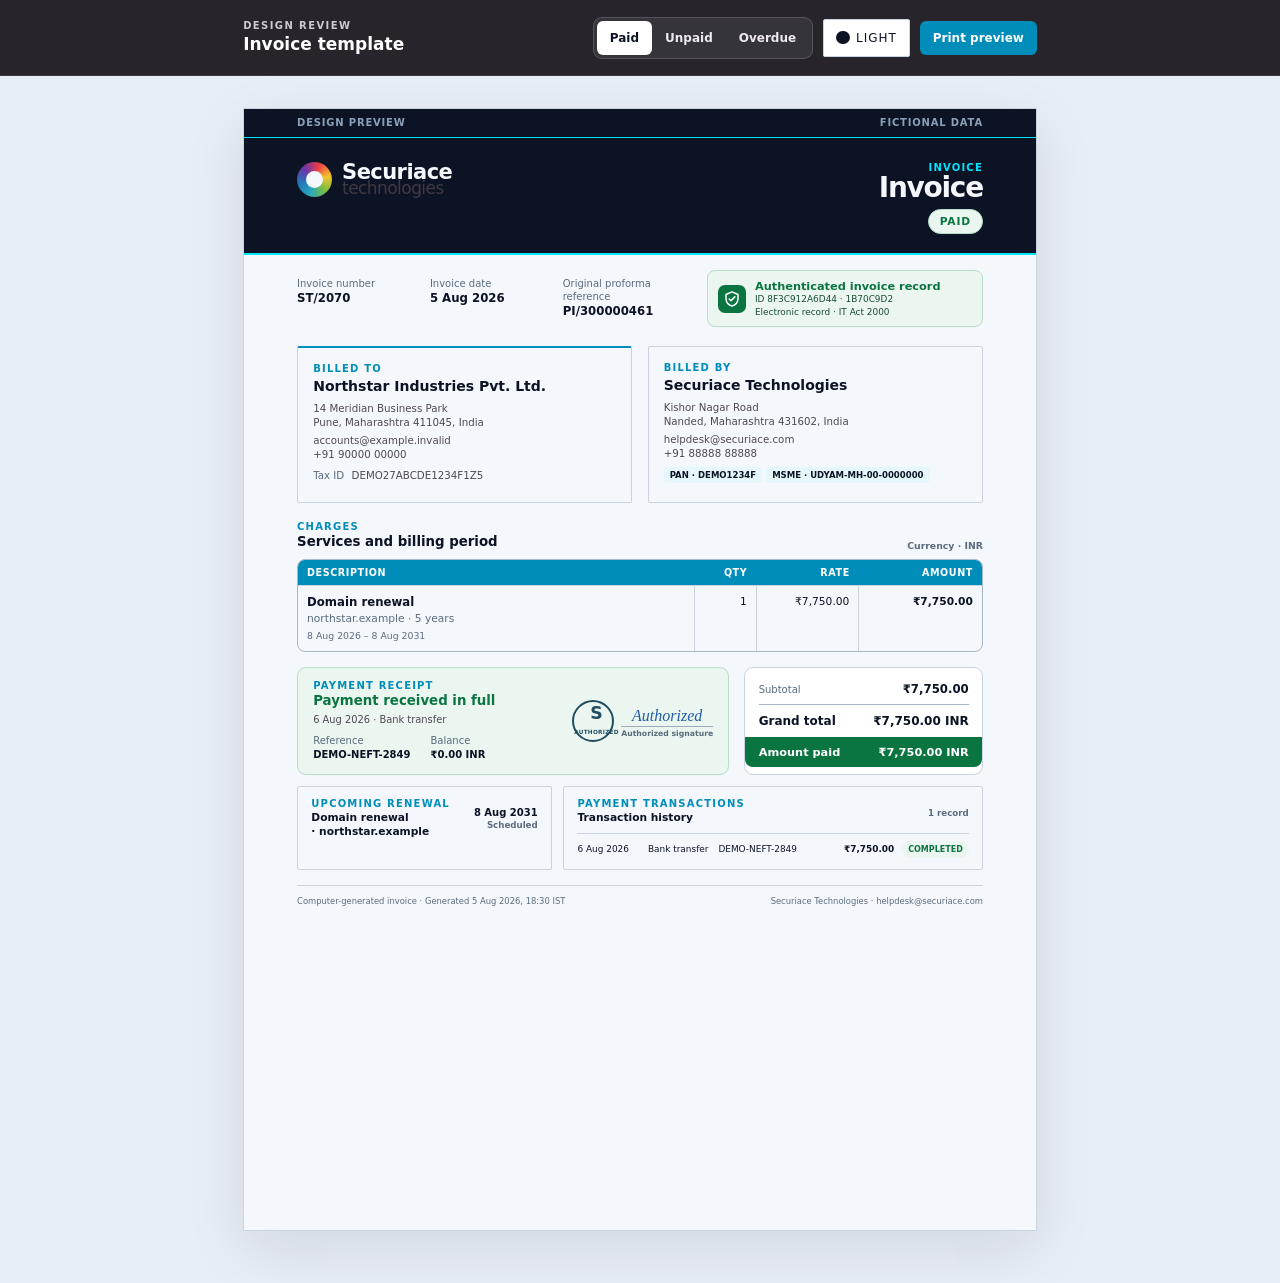
==== commit c6fe4834: "feat(theme): unified Securiace brand, dual-mode UI, and PDF hybrid Add brand tokens/logos, expand th" ====
--- a/preview/index.html
+++ b/preview/index.html
@@ -3,9 +3,20 @@
 <head>
   <meta charset="utf-8">
   <meta name="viewport" content="width=device-width, initial-scale=1">
-  <meta name="color-scheme" content="light">
-  <meta name="theme-color" content="#201c24">
+  <meta name="color-scheme" content="dark light">
+  <meta name="theme-color" content="#0B1324">
   <title>Securiace invoice redesign preview</title>
+  <script>
+    (function () {
+      try {
+        var stored = localStorage.getItem('securiace-theme-mode');
+        var mode = stored || ((window.matchMedia && window.matchMedia('(prefers-color-scheme: light)').matches) ? 'light' : 'dark');
+        document.documentElement.setAttribute('data-theme', mode === 'light' ? 'light' : 'dark');
+      } catch (e) {
+        document.documentElement.setAttribute('data-theme', 'dark');
+      }
+    })();
+  </script>
   <link rel="stylesheet" href="styles.css">
 </head>
 <body>
@@ -21,6 +32,10 @@
         <button type="button" data-state-button="unpaid" aria-pressed="false">Unpaid</button>
         <button type="button" data-state-button="overdue" aria-pressed="false">Overdue</button>
       </div>
+      <button class="securiace-theme-toggle" id="securiace-theme-toggle" type="button" aria-label="Toggle color mode">
+        <span class="securiace-theme-toggle__icon" aria-hidden="true"></span>
+        <span data-mode-label>Dark</span>
+      </button>
       <button class="print-button" type="button" data-print>Print preview</button>
     </div>
   </header>
--- a/preview/styles.css
+++ b/preview/styles.css
@@ -1,26 +1,63 @@
-:root {
-  --brand: #4f0b70;
-  --brand-dark: #321044;
-  --brand-soft: #f5f0f7;
-  --ink: #201c24;
-  --muted: #6d6672;
-  --line: #ddd7e1;
-  --line-strong: #bdb4c2;
-  --paper: #fffefd;
-  --canvas: #eeebef;
-  --surface: #f8f6f8;
-  --paid: #0b7542;
-  --paid-soft: #eaf6ef;
-  --unpaid: #9a5700;
-  --unpaid-soft: #fff5e5;
-  --overdue: #a6382f;
-  --overdue-soft: #fcedec;
-  --danger: #aa3333;
-  --radius: 10px;
-  --shadow: 0 18px 55px rgba(31, 20, 35, 0.14);
+:root,
+[data-theme="dark"] {
+  --brand: #008DBA;
+  --brand-dark: #0B1324;
+  --brand-soft: #E6F7FB;
+  --brand-cyan: #00E6FF;
+  --ink: #F4F7FB;
+  --muted: #8BA0B8;
+  --line: #1E3A4F;
+  --line-strong: #2A4D66;
+  --paper: #121C31;
+  --canvas: #0B1324;
+  --surface: #121C31;
+  --paid: #3DDC97;
+  --paid-soft: #123528;
+  --unpaid: #F4C15D;
+  --unpaid-soft: #3A2E12;
+  --overdue: #FF6B6B;
+  --overdue-soft: #3A1515;
+  --danger: #FF6B6B;
+  --radius: 2px;
+  --shadow: 0 18px 55px rgba(0, 230, 255, 0.08);
+  --font-display: "Exo 2", Orbitron, Montserrat, "Segoe UI", sans-serif;
+  --font-body: "Exo 2", "Segoe UI", system-ui, sans-serif;
+  color-scheme: dark;
+  font-family: var(--font-body);
+  font-synthesis: none;
+}
+
+[data-theme="light"] {
+  --brand: #008DBA;
+  --brand-dark: #0B1324;
+  --brand-soft: #E6F7FB;
+  --brand-cyan: #00E6FF;
+  --ink: #0B1324;
+  --muted: #5A6B7D;
+  --line: #C9D4E0;
+  --line-strong: #A8B7C7;
+  --paper: #F4F7FB;
+  --canvas: #E8EEF5;
+  --surface: #FFFFFF;
+  --paid: #0B7542;
+  --paid-soft: #EAF6EF;
+  --unpaid: #9A5700;
+  --unpaid-soft: #FFF5E5;
+  --overdue: #A6382F;
+  --overdue-soft: #FCEDEC;
+  --danger: #C0392B;
+  --shadow: 0 18px 55px rgba(11, 19, 36, 0.10);
   color-scheme: light;
-  font-family: Aptos, "Avenir Next", "Segoe UI", "DejaVu Sans", Arial, sans-serif;
-  font-synthesis: none;
+}
+
+/* PDF document surface stays print-hybrid even in dark UI chrome */
+.invoice,
+.quote {
+  --doc-paper: #F4F7FB;
+  --doc-ink: #0B1324;
+  --doc-header: #0B1324;
+  --doc-accent: #00E6FF;
+  --doc-brand: #008DBA;
 }
 
 * {
@@ -187,10 +224,11 @@
   width: 210mm;
   min-height: 297mm;
   margin: 0 auto;
-  padding: 12mm 14mm 10mm;
+  padding: 0 0 10mm;
   overflow: hidden;
-  background: var(--paper);
-  border: 1px solid #dad5dc;
+  color: var(--doc-ink, var(--ink));
+  background: var(--doc-paper, #F4F7FB);
+  border: 1px solid #C9D4E0;
   box-shadow: var(--shadow);
   scroll-margin-top: 84px;
 }
@@ -201,13 +239,14 @@
   display: flex;
   justify-content: space-between;
   padding: 2.2mm 14mm;
-  color: #716878;
-  background: #f5f1f6;
-  border-bottom: 1px solid #e7e0e9;
+  color: #8BA0B8;
+  background: #0B1324;
+  border-bottom: 1px solid #00E6FF;
   font-size: 7.5pt;
   font-weight: 700;
   letter-spacing: 0.08em;
   text-transform: uppercase;
+  z-index: 2;
 }
 
 .invoice-header {
@@ -215,9 +254,55 @@
   align-items: flex-start;
   justify-content: space-between;
   gap: 24px;
-  margin-top: 7mm;
-  padding-bottom: 5mm;
-  border-bottom: 1.5px solid var(--brand);
+  margin-top: 0;
+  padding: 14mm 14mm 5mm;
+  background: #0B1324;
+  border-bottom: 2px solid #00E6FF;
+  color: #F4F7FB;
+}
+
+.invoice > *:not(.sample-notice):not(.invoice-header) {
+  margin-left: 14mm;
+  margin-right: 14mm;
+}
+
+.invoice-header .brand-name,
+.invoice-header .eyebrow,
+.invoice-header #document-title,
+.invoice-header .document-heading {
+  color: #F4F7FB;
+}
+
+.invoice-header .eyebrow {
+  color: #00E6FF;
+}
+
+.securiace-theme-toggle {
+  display: inline-flex;
+  align-items: center;
+  gap: 0.4rem;
+  min-height: 38px;
+  padding: 0.35rem 0.75rem;
+  border: 1px solid var(--line);
+  border-radius: var(--radius);
+  background: var(--surface);
+  color: var(--ink);
+  font-size: 0.75rem;
+  letter-spacing: 0.08em;
+  text-transform: uppercase;
+}
+
+.securiace-theme-toggle__icon {
+  width: 0.85rem;
+  height: 0.85rem;
+  border-radius: 50%;
+  border: 2px solid currentColor;
+  box-shadow: inset -3px -2px 0 0 currentColor;
+}
+
+[data-theme="light"] .securiace-theme-toggle__icon {
+  box-shadow: none;
+  background: currentColor;
 }
 
 .brand-lockup {
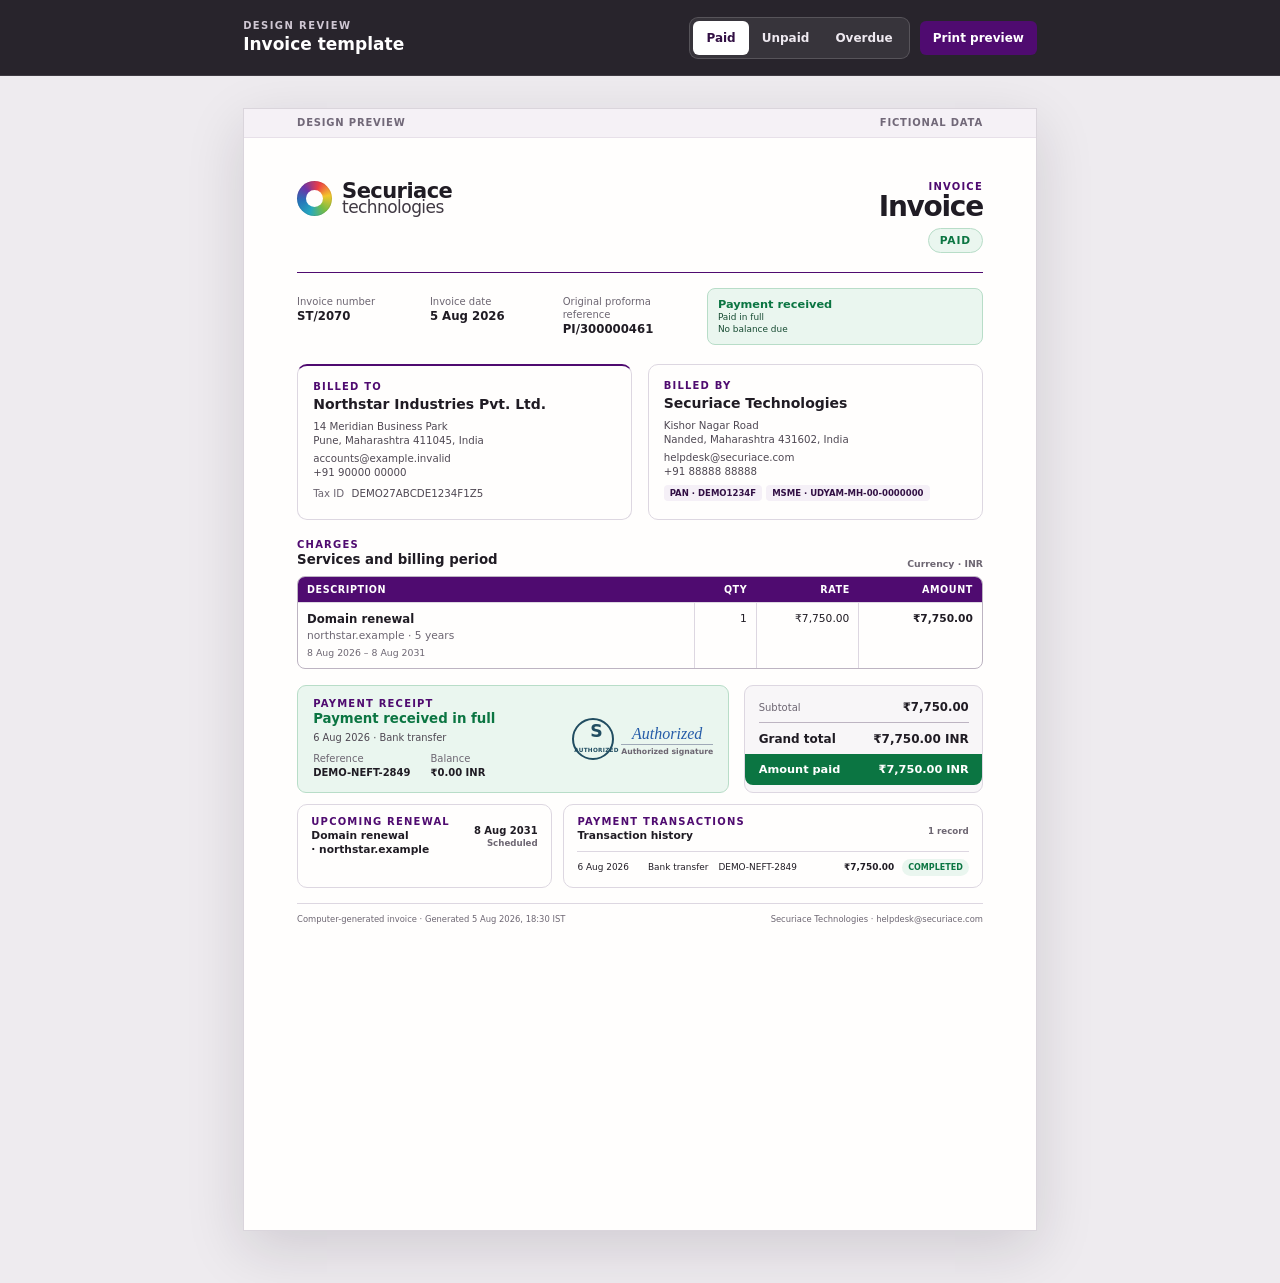
==== commit a555d252: "feat(pdf): reserve verified sealing presentation" ====
--- a/preview/index.html
+++ b/preview/index.html
@@ -3,20 +3,9 @@
 <head>
   <meta charset="utf-8">
   <meta name="viewport" content="width=device-width, initial-scale=1">
-  <meta name="color-scheme" content="dark light">
-  <meta name="theme-color" content="#0B1324">
+  <meta name="color-scheme" content="light">
+  <meta name="theme-color" content="#201c24">
   <title>Securiace invoice redesign preview</title>
-  <script>
-    (function () {
-      try {
-        var stored = localStorage.getItem('securiace-theme-mode');
-        var mode = stored || ((window.matchMedia && window.matchMedia('(prefers-color-scheme: light)').matches) ? 'light' : 'dark');
-        document.documentElement.setAttribute('data-theme', mode === 'light' ? 'light' : 'dark');
-      } catch (e) {
-        document.documentElement.setAttribute('data-theme', 'dark');
-      }
-    })();
-  </script>
   <link rel="stylesheet" href="styles.css">
 </head>
 <body>
@@ -32,10 +21,6 @@
         <button type="button" data-state-button="unpaid" aria-pressed="false">Unpaid</button>
         <button type="button" data-state-button="overdue" aria-pressed="false">Overdue</button>
       </div>
-      <button class="securiace-theme-toggle" id="securiace-theme-toggle" type="button" aria-label="Toggle color mode">
-        <span class="securiace-theme-toggle__icon" aria-hidden="true"></span>
-        <span data-mode-label>Dark</span>
-      </button>
       <button class="print-button" type="button" data-print>Print preview</button>
     </div>
   </header>
@@ -79,14 +64,11 @@
           </div>
         </dl>
 
-        <div class="verified-panel" data-paid-only>
-          <span class="verified-icon" aria-hidden="true">
-            <svg viewBox="0 0 24 24" role="img"><path d="M12 2.5 20 6v5.4c0 4.8-3.1 8.6-8 10.1-4.9-1.5-8-5.3-8-10.1V6l8-3.5Z"/><path d="m8.2 12 2.4 2.4 5.2-5.2"/></svg>
-          </span>
+        <div class="paid-panel" data-paid-only>
           <span>
-            <strong>Authenticated invoice record</strong>
-            <small>ID <span data-bind="verificationId">8F3C912A6D44 · 1B70C9D2</span></small>
-            <small>Electronic record · IT Act 2000</small>
+            <strong>Payment received</strong>
+            <small>Paid in full</small>
+            <small>No balance due</small>
           </span>
         </div>
 
--- a/preview/styles.css
+++ b/preview/styles.css
@@ -1,63 +1,26 @@
-:root,
-[data-theme="dark"] {
-  --brand: #008DBA;
-  --brand-dark: #0B1324;
-  --brand-soft: #E6F7FB;
-  --brand-cyan: #00E6FF;
-  --ink: #F4F7FB;
-  --muted: #8BA0B8;
-  --line: #1E3A4F;
-  --line-strong: #2A4D66;
-  --paper: #121C31;
-  --canvas: #0B1324;
-  --surface: #121C31;
-  --paid: #3DDC97;
-  --paid-soft: #123528;
-  --unpaid: #F4C15D;
-  --unpaid-soft: #3A2E12;
-  --overdue: #FF6B6B;
-  --overdue-soft: #3A1515;
-  --danger: #FF6B6B;
-  --radius: 2px;
-  --shadow: 0 18px 55px rgba(0, 230, 255, 0.08);
-  --font-display: "Exo 2", Orbitron, Montserrat, "Segoe UI", sans-serif;
-  --font-body: "Exo 2", "Segoe UI", system-ui, sans-serif;
-  color-scheme: dark;
-  font-family: var(--font-body);
+:root {
+  --brand: #4f0b70;
+  --brand-dark: #321044;
+  --brand-soft: #f5f0f7;
+  --ink: #201c24;
+  --muted: #6d6672;
+  --line: #ddd7e1;
+  --line-strong: #bdb4c2;
+  --paper: #fffefd;
+  --canvas: #eeebef;
+  --surface: #f8f6f8;
+  --paid: #0b7542;
+  --paid-soft: #eaf6ef;
+  --unpaid: #9a5700;
+  --unpaid-soft: #fff5e5;
+  --overdue: #a6382f;
+  --overdue-soft: #fcedec;
+  --danger: #aa3333;
+  --radius: 10px;
+  --shadow: 0 18px 55px rgba(31, 20, 35, 0.14);
+  color-scheme: light;
+  font-family: Aptos, "Avenir Next", "Segoe UI", "DejaVu Sans", Arial, sans-serif;
   font-synthesis: none;
-}
-
-[data-theme="light"] {
-  --brand: #008DBA;
-  --brand-dark: #0B1324;
-  --brand-soft: #E6F7FB;
-  --brand-cyan: #00E6FF;
-  --ink: #0B1324;
-  --muted: #5A6B7D;
-  --line: #C9D4E0;
-  --line-strong: #A8B7C7;
-  --paper: #F4F7FB;
-  --canvas: #E8EEF5;
-  --surface: #FFFFFF;
-  --paid: #0B7542;
-  --paid-soft: #EAF6EF;
-  --unpaid: #9A5700;
-  --unpaid-soft: #FFF5E5;
-  --overdue: #A6382F;
-  --overdue-soft: #FCEDEC;
-  --danger: #C0392B;
-  --shadow: 0 18px 55px rgba(11, 19, 36, 0.10);
-  color-scheme: light;
-}
-
-/* PDF document surface stays print-hybrid even in dark UI chrome */
-.invoice,
-.quote {
-  --doc-paper: #F4F7FB;
-  --doc-ink: #0B1324;
-  --doc-header: #0B1324;
-  --doc-accent: #00E6FF;
-  --doc-brand: #008DBA;
 }
 
 * {
@@ -224,11 +187,10 @@
   width: 210mm;
   min-height: 297mm;
   margin: 0 auto;
-  padding: 0 0 10mm;
+  padding: 12mm 14mm 10mm;
   overflow: hidden;
-  color: var(--doc-ink, var(--ink));
-  background: var(--doc-paper, #F4F7FB);
-  border: 1px solid #C9D4E0;
+  background: var(--paper);
+  border: 1px solid #dad5dc;
   box-shadow: var(--shadow);
   scroll-margin-top: 84px;
 }
@@ -239,14 +201,13 @@
   display: flex;
   justify-content: space-between;
   padding: 2.2mm 14mm;
-  color: #8BA0B8;
-  background: #0B1324;
-  border-bottom: 1px solid #00E6FF;
+  color: #716878;
+  background: #f5f1f6;
+  border-bottom: 1px solid #e7e0e9;
   font-size: 7.5pt;
   font-weight: 700;
   letter-spacing: 0.08em;
   text-transform: uppercase;
-  z-index: 2;
 }
 
 .invoice-header {
@@ -254,55 +215,9 @@
   align-items: flex-start;
   justify-content: space-between;
   gap: 24px;
-  margin-top: 0;
-  padding: 14mm 14mm 5mm;
-  background: #0B1324;
-  border-bottom: 2px solid #00E6FF;
-  color: #F4F7FB;
-}
-
-.invoice > *:not(.sample-notice):not(.invoice-header) {
-  margin-left: 14mm;
-  margin-right: 14mm;
-}
-
-.invoice-header .brand-name,
-.invoice-header .eyebrow,
-.invoice-header #document-title,
-.invoice-header .document-heading {
-  color: #F4F7FB;
-}
-
-.invoice-header .eyebrow {
-  color: #00E6FF;
-}
-
-.securiace-theme-toggle {
-  display: inline-flex;
-  align-items: center;
-  gap: 0.4rem;
-  min-height: 38px;
-  padding: 0.35rem 0.75rem;
-  border: 1px solid var(--line);
-  border-radius: var(--radius);
-  background: var(--surface);
-  color: var(--ink);
-  font-size: 0.75rem;
-  letter-spacing: 0.08em;
-  text-transform: uppercase;
-}
-
-.securiace-theme-toggle__icon {
-  width: 0.85rem;
-  height: 0.85rem;
-  border-radius: 50%;
-  border: 2px solid currentColor;
-  box-shadow: inset -3px -2px 0 0 currentColor;
-}
-
-[data-theme="light"] .securiace-theme-toggle__icon {
-  box-shadow: none;
-  background: currentColor;
+  margin-top: 7mm;
+  padding-bottom: 5mm;
+  border-bottom: 1.5px solid var(--brand);
 }
 
 .brand-lockup {
@@ -439,7 +354,7 @@
   line-height: 1.35;
 }
 
-.verified-panel,
+.paid-panel,
 .due-panel {
   display: flex;
   align-items: center;
@@ -449,51 +364,30 @@
   border-radius: 8px;
 }
 
-.verified-panel {
+.paid-panel {
   color: #174b32;
   background: var(--paid-soft);
   border: 1px solid #b8ddc8;
 }
 
-.verified-panel > span:last-child {
+.paid-panel > span {
   display: grid;
   gap: 1px;
 }
 
-.verified-panel strong,
-.verified-panel small {
+.paid-panel strong,
+.paid-panel small {
   display: block;
 }
 
-.verified-panel strong {
+.paid-panel strong {
   color: var(--paid);
   font-size: 8.5pt;
 }
 
-.verified-panel small {
+.paid-panel small {
   font-size: 6.7pt;
   line-height: 1.3;
-}
-
-.verified-icon {
-  display: grid;
-  width: 28px;
-  height: 28px;
-  flex: 0 0 auto;
-  place-items: center;
-  color: #fff;
-  background: var(--paid);
-  border-radius: 7px;
-}
-
-.verified-icon svg {
-  width: 18px;
-  height: 18px;
-  fill: none;
-  stroke: currentColor;
-  stroke-linecap: round;
-  stroke-linejoin: round;
-  stroke-width: 2;
 }
 
 .due-panel {
@@ -1294,7 +1188,7 @@
   }
 
   .status-pill,
-  .verified-panel,
+  .paid-panel,
   .due-panel,
   .settlement-card,
   .payment-callout,
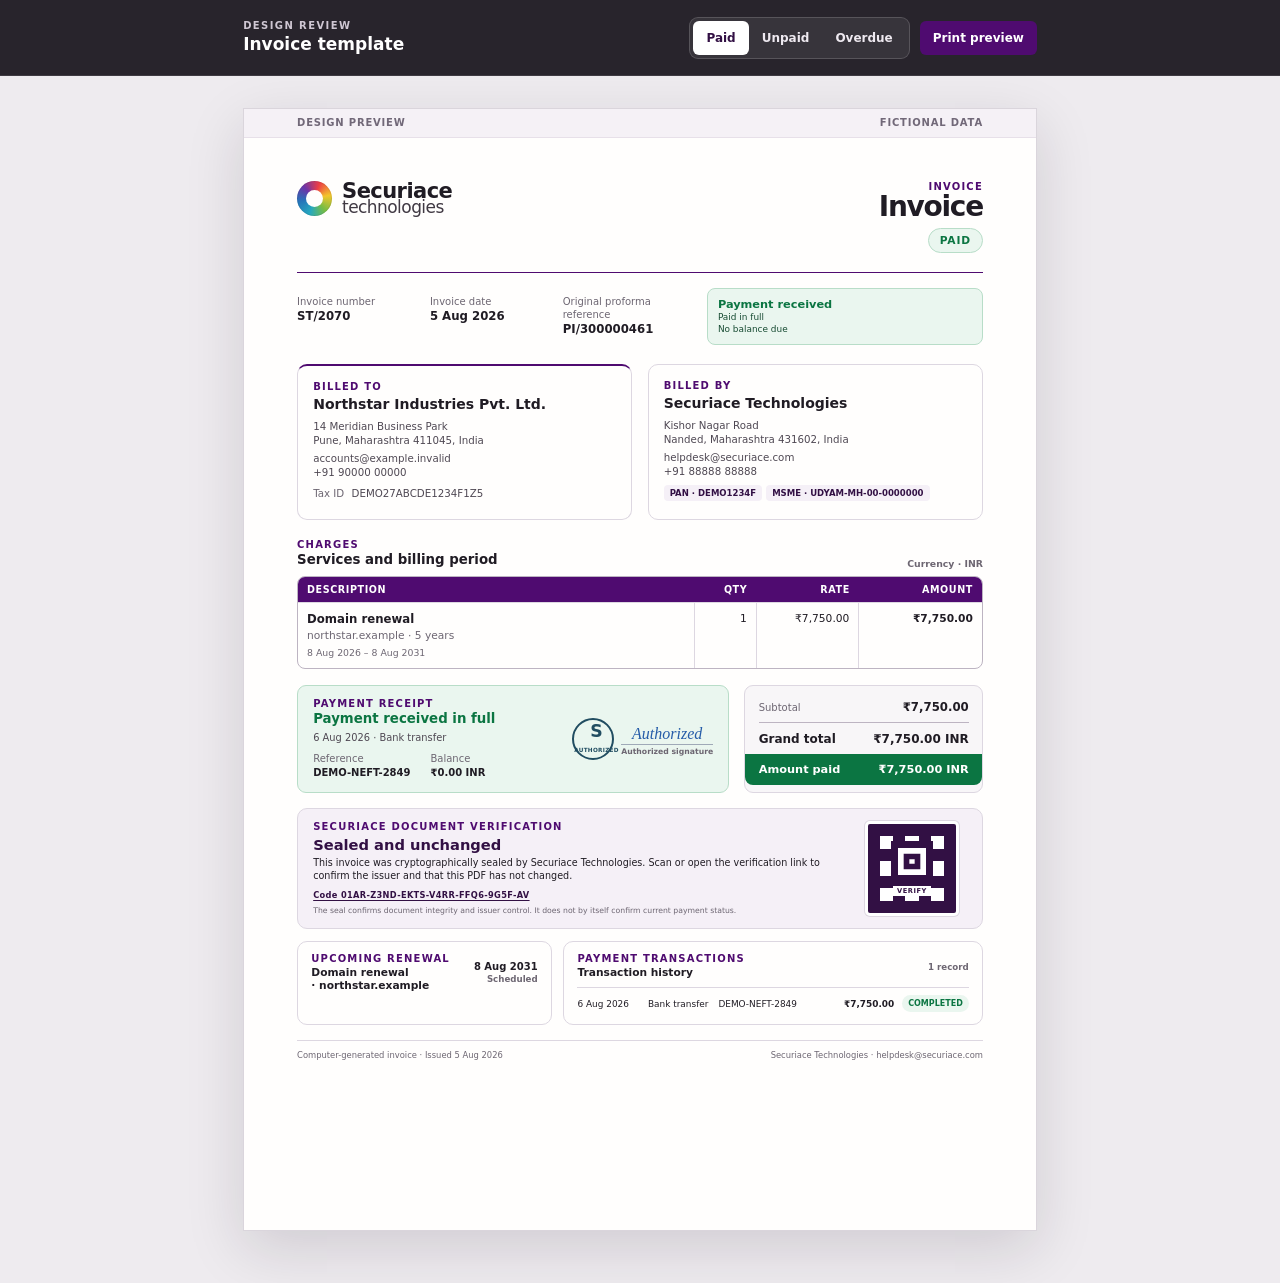
==== commit 51682e8e: "docs(pdf): document sealed presentation handoff" ====
--- a/preview/index.html
+++ b/preview/index.html
@@ -172,6 +172,20 @@
         </dl>
       </section>
 
+      <section class="verification-panel" aria-label="Securiace document verification">
+        <div class="verification-copy">
+          <p class="section-label">Securiace document verification</p>
+          <h3>Sealed and unchanged</h3>
+          <p>This invoice was cryptographically sealed by Securiace Technologies. Scan or open the verification link to confirm the issuer and that this PDF has not changed.</p>
+          <a class="verification-code" href="https://my.securiace.com/v/01ARZ3NDEKTSV4RRFFQ69G5FAV">Code 01AR-Z3ND-EKTS-V4RR-FFQ6-9G5F-AV</a>
+          <small>The seal confirms document integrity and issuer control. It does not by itself confirm current payment status.</small>
+        </div>
+        <a class="verification-qr" href="https://my.securiace.com/v/01ARZ3NDEKTSV4RRFFQ69G5FAV" aria-label="Open the Securiace verification record">
+          <span aria-hidden="true"></span>
+          <strong>VERIFY</strong>
+        </a>
+      </section>
+
       <section class="support-grid" aria-label="Payment and invoice notes" data-outstanding-only hidden>
         <article class="support-card terms-card">
           <p class="section-label">Payment terms and notes</p>
@@ -256,7 +270,7 @@
       </section>
 
       <footer class="invoice-footer">
-        <p>Computer-generated invoice · Generated <span data-bind="generatedAt">5 Aug 2026, 18:30 IST</span></p>
+        <p>Computer-generated invoice · Issued 5 Aug 2026</p>
         <p>Securiace Technologies · helpdesk@securiace.com</p>
       </footer>
     </article>
--- a/preview/styles.css
+++ b/preview/styles.css
@@ -665,6 +665,94 @@
   font-size: 7.5pt;
 }
 
+.verification-panel {
+  display: grid;
+  grid-template-columns: minmax(0, 1fr) 27mm;
+  gap: 4mm;
+  align-items: center;
+  margin-top: 4mm;
+  padding: 3.2mm 4mm;
+  color: var(--brand-dark);
+  background: var(--brand-soft);
+  border: 1px solid var(--line);
+  border-radius: var(--radius);
+}
+
+.verification-copy {
+  min-width: 0;
+}
+
+.verification-copy h3 {
+  margin: 4px 0 3px;
+  color: var(--brand-dark);
+  font-size: 11pt;
+}
+
+.verification-copy > p:not(.section-label) {
+  margin: 0;
+  color: var(--ink);
+  font-size: 7.2pt;
+  line-height: 1.4;
+}
+
+.verification-copy small {
+  display: block;
+  margin-top: 4px;
+  color: var(--muted);
+  font-size: 5.8pt;
+  line-height: 1.35;
+}
+
+.verification-code {
+  display: inline-block;
+  margin-top: 5px;
+  color: var(--brand-dark);
+  font-size: 6.2pt;
+  font-weight: 800;
+  letter-spacing: 0.04em;
+  text-decoration-thickness: 1px;
+  text-underline-offset: 2px;
+}
+
+.verification-code:focus-visible,
+.verification-qr:focus-visible {
+  outline: 3px solid #d8a0ef;
+  outline-offset: 3px;
+}
+
+.verification-qr {
+  display: grid;
+  width: 25mm;
+  height: 25mm;
+  place-items: center;
+  align-content: center;
+  gap: 4px;
+  color: var(--brand-dark);
+  background:
+    linear-gradient(90deg, currentColor 14%, transparent 14% 28%, currentColor 28% 42%, transparent 42% 58%, currentColor 58% 72%, transparent 72% 86%, currentColor 86%),
+    linear-gradient(currentColor 14%, transparent 14% 28%, currentColor 28% 42%, transparent 42% 58%, currentColor 58% 72%, transparent 72% 86%, currentColor 86%),
+    #fff;
+  border: 3px solid #fff;
+  border-radius: 5px;
+  box-shadow: 0 0 0 1px var(--line);
+  text-decoration: none;
+}
+
+.verification-qr span {
+  width: 11mm;
+  height: 11mm;
+  background: #fff;
+  border: 2mm solid currentColor;
+  box-shadow: inset 0 0 0 1.5mm #fff, inset 0 0 0 3mm currentColor;
+}
+
+.verification-qr strong {
+  padding: 1px 4px;
+  background: #fff;
+  font-size: 5pt;
+  letter-spacing: 0.08em;
+}
+
 .authorization {
   display: flex;
   align-items: center;
